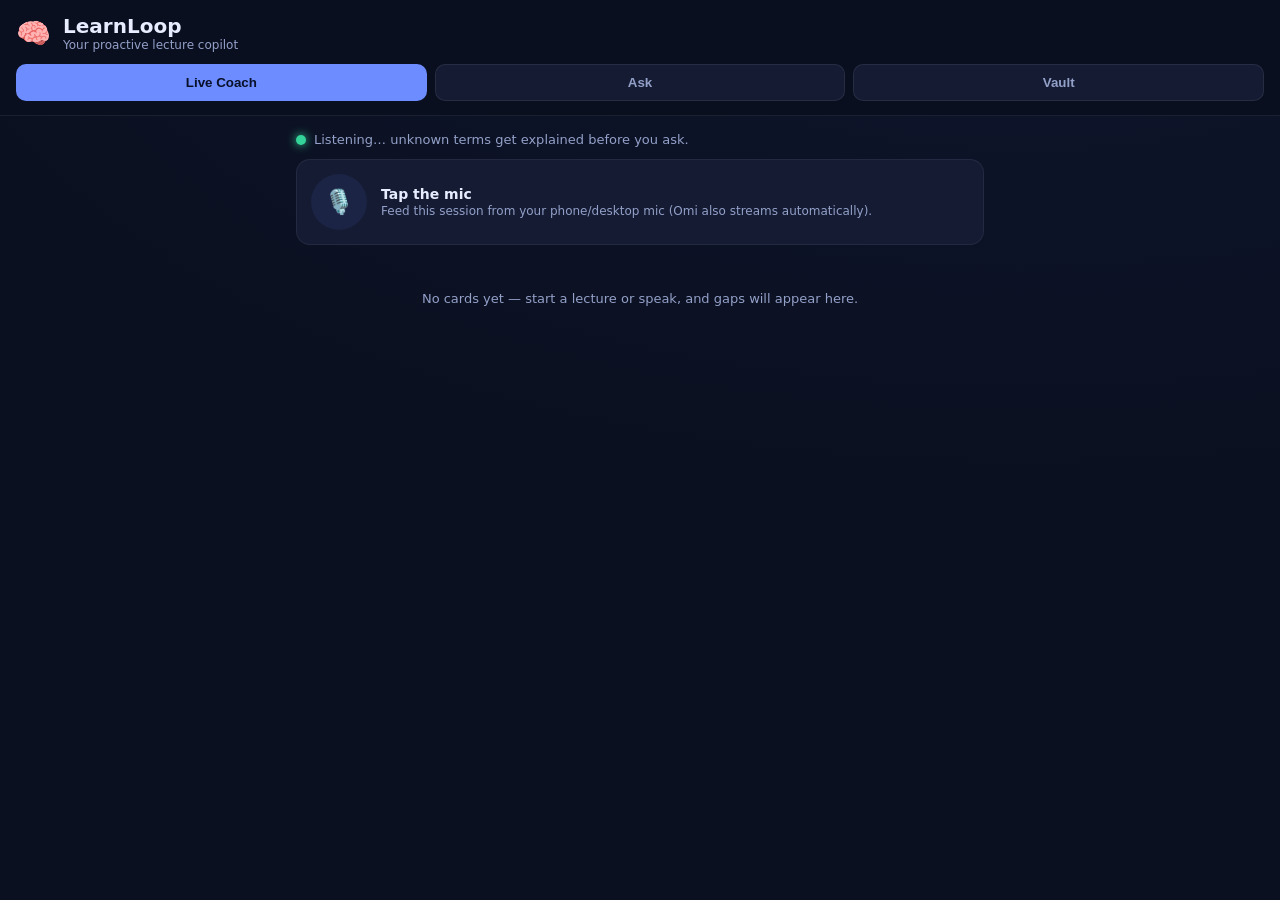
==== pwa/index.html @ a916bc82 "Rebuild as LearnLoop: Lyzr agents, real Qdrant memory, Omi webhooks, PWA" ====
<!DOCTYPE html>
<html lang="en">
<head>
  <meta charset="UTF-8" />
  <meta name="viewport" content="width=device-width, initial-scale=1, viewport-fit=cover" />
  <meta name="theme-color" content="#0b1020" />
  <title>LearnLoop — Voice-first Learning Copilot</title>
  <link rel="manifest" href="manifest.webmanifest" />
  <link rel="icon" href="icon.svg" type="image/svg+xml" />
  <link rel="stylesheet" href="styles.css" />
</head>
<body>
  <header>
    <div class="brand">
      <span class="logo">🧠</span>
      <div>
        <h1>LearnLoop</h1>
        <p>Your proactive lecture copilot</p>
      </div>
    </div>
    <nav class="tabs">
      <button data-tab="coach" class="active">Live Coach</button>
      <button data-tab="ask">Ask</button>
      <button data-tab="vault">Vault</button>
    </nav>
  </header>

  <main>
    <!-- LIVE COACH: proactive cards -->
    <section id="tab-coach" class="tab active">
      <div class="statusbar">
        <span id="coach-dot" class="dot"></span>
        <span id="coach-status">Listening… unknown terms get explained before you ask.</span>
      </div>

      <div class="capture">
        <button id="mic-btn" class="mic" title="Speak your lecture context">🎙️</button>
        <div class="capture-text">
          <strong id="mic-state">Tap the mic</strong>
          <span>Feed this session from your phone/desktop mic (Omi also streams automatically).</span>
        </div>
      </div>

      <div id="cards" class="cards">
        <div class="empty" id="cards-empty">No cards yet — start a lecture or speak, and gaps will appear here.</div>
      </div>
    </section>

    <!-- ASK: reactive multi-agent query -->
    <section id="tab-ask" class="tab">
      <div class="askbox">
        <input id="query" type="text" placeholder="e.g. What is backpropagation?" autocomplete="off" />
        <button id="ask-send">Ask</button>
      </div>
      <details class="logs">
        <summary>🔍 Agent pipeline (observability)</summary>
        <ol id="agent-logs"></ol>
      </details>
      <div id="answer" class="answer hidden"></div>
    </section>

    <!-- VAULT: learned concepts + review -->
    <section id="tab-vault" class="tab">
      <div class="subtabs">
        <button data-vault="known" class="active">Known concepts</button>
        <button data-vault="review">Due for review</button>
      </div>
      <div id="vault-list" class="chips"></div>
    </section>
  </main>

  <div id="toast" class="toast hidden"></div>
  <script src="app.js"></script>
</body>
</html>
---- pwa/styles.css ----
:root {
  --bg: #0b1020;
  --panel: #141b33;
  --panel2: #1b2444;
  --accent: #6c8cff;
  --accent2: #34d399;
  --text: #e7ecff;
  --muted: #93a0c8;
  --warn: #f59e0b;
}
* { box-sizing: border-box; }
html, body { margin: 0; height: 100%; }
body {
  background: radial-gradient(1200px 600px at 80% -10%, #1b2a5e33, transparent),
    var(--bg);
  color: var(--text);
  font-family: system-ui, -apple-system, "Segoe UI", Roboto, sans-serif;
  padding-bottom: env(safe-area-inset-bottom);
}
header {
  position: sticky; top: 0; z-index: 5;
  background: #0b1020dd; backdrop-filter: blur(10px);
  padding: 14px 16px; border-bottom: 1px solid #ffffff12;
  display: flex; flex-direction: column; gap: 12px;
}
.brand { display: flex; align-items: center; gap: 12px; }
.logo { font-size: 28px; }
.brand h1 { font-size: 20px; margin: 0; }
.brand p { margin: 0; color: var(--muted); font-size: 12px; }
.tabs { display: flex; gap: 8px; }
.tabs button {
  flex: 1; padding: 10px; border-radius: 10px; border: 1px solid #ffffff14;
  background: var(--panel); color: var(--muted); font-weight: 600; cursor: pointer;
}
.tabs button.active { background: var(--accent); color: #08102a; border-color: transparent; }
main { padding: 16px; max-width: 720px; margin: 0 auto; }
.tab { display: none; }
.tab.active { display: block; }

.statusbar { display: flex; align-items: center; gap: 8px; color: var(--muted); font-size: 13px; margin-bottom: 12px; }
.dot { width: 10px; height: 10px; border-radius: 50%; background: var(--accent2); box-shadow: 0 0 10px var(--accent2); animation: pulse 1.6s infinite; }
@keyframes pulse { 50% { opacity: 0.35; } }

.capture { display: flex; align-items: center; gap: 14px; background: var(--panel); padding: 14px; border-radius: 14px; margin-bottom: 16px; border: 1px solid #ffffff10; }
.mic { width: 56px; height: 56px; border-radius: 50%; font-size: 24px; border: none; background: var(--panel2); color: var(--text); cursor: pointer; transition: 0.2s; }
.mic.listening { background: #e2564d; box-shadow: 0 0 0 6px #e2564d33; }
.capture-text { display: flex; flex-direction: column; gap: 2px; }
.capture-text strong { font-size: 14px; }
.capture-text span { font-size: 12px; color: var(--muted); }

.cards { display: flex; flex-direction: column; gap: 12px; }
.empty { color: var(--muted); text-align: center; padding: 30px 10px; font-size: 13px; }
.card {
  background: linear-gradient(180deg, var(--panel2), var(--panel));
  border: 1px solid #ffffff14; border-left: 3px solid var(--accent);
  border-radius: 12px; padding: 14px; animation: slide 0.35s ease;
}
@keyframes slide { from { opacity: 0; transform: translateY(10px); } }
.card h3 { margin: 0 0 6px; font-size: 15px; color: var(--accent); }
.card p { margin: 0 0 10px; font-size: 14px; line-height: 1.45; }
.card .why { font-size: 12px; color: var(--muted); font-style: italic; margin-bottom: 10px; }
.card .actions { display: flex; gap: 8px; }
.card .actions button { flex: 1; padding: 8px; border-radius: 8px; border: none; font-weight: 600; cursor: pointer; }
.btn-got { background: var(--accent2); color: #06251a; }
.btn-dismiss { background: #ffffff12; color: var(--muted); }
.tag { display: inline-block; font-size: 10px; letter-spacing: 0.5px; text-transform: uppercase; color: var(--warn); margin-bottom: 6px; }

.askbox { display: flex; gap: 8px; margin-bottom: 12px; }
.askbox input { flex: 1; padding: 12px 14px; border-radius: 10px; border: 1px solid #ffffff16; background: var(--panel); color: var(--text); font-size: 14px; }
.askbox button { padding: 0 18px; border-radius: 10px; border: none; background: var(--accent); color: #08102a; font-weight: 700; cursor: pointer; }
.logs { background: var(--panel); border-radius: 10px; padding: 10px 14px; margin-bottom: 12px; border: 1px solid #ffffff10; }
.logs summary { cursor: pointer; color: var(--muted); font-size: 13px; }
.logs ol { margin: 10px 0 0; padding-left: 18px; font-size: 12.5px; color: var(--muted); }
.answer { background: linear-gradient(180deg, var(--panel2), var(--panel)); border: 1px solid #ffffff14; border-radius: 12px; padding: 16px; font-size: 15px; line-height: 1.55; }
.hidden { display: none; }

.subtabs { display: flex; gap: 8px; margin-bottom: 14px; }
.subtabs button { padding: 8px 14px; border-radius: 8px; background: var(--panel); color: var(--muted); border: 1px solid #ffffff12; cursor: pointer; font-weight: 600; }
.subtabs button.active { background: var(--accent); color: #08102a; border-color: transparent; }
.chips { display: flex; flex-wrap: wrap; gap: 10px; }
.chip { background: var(--panel); border: 1px solid #ffffff14; border-radius: 20px; padding: 8px 6px 8px 14px; display: flex; align-items: center; gap: 8px; font-size: 13px; }
.chip .lvl { font-size: 10px; color: var(--accent2); font-weight: 700; }
.chip .x { cursor: pointer; color: var(--muted); background: #ffffff12; width: 22px; height: 22px; border-radius: 50%; display: grid; place-items: center; font-size: 12px; }

.toast { position: fixed; left: 50%; bottom: 24px; transform: translateX(-50%); background: var(--accent2); color: #06251a; padding: 10px 18px; border-radius: 20px; font-weight: 700; font-size: 13px; z-index: 20; box-shadow: 0 8px 30px #0006; }
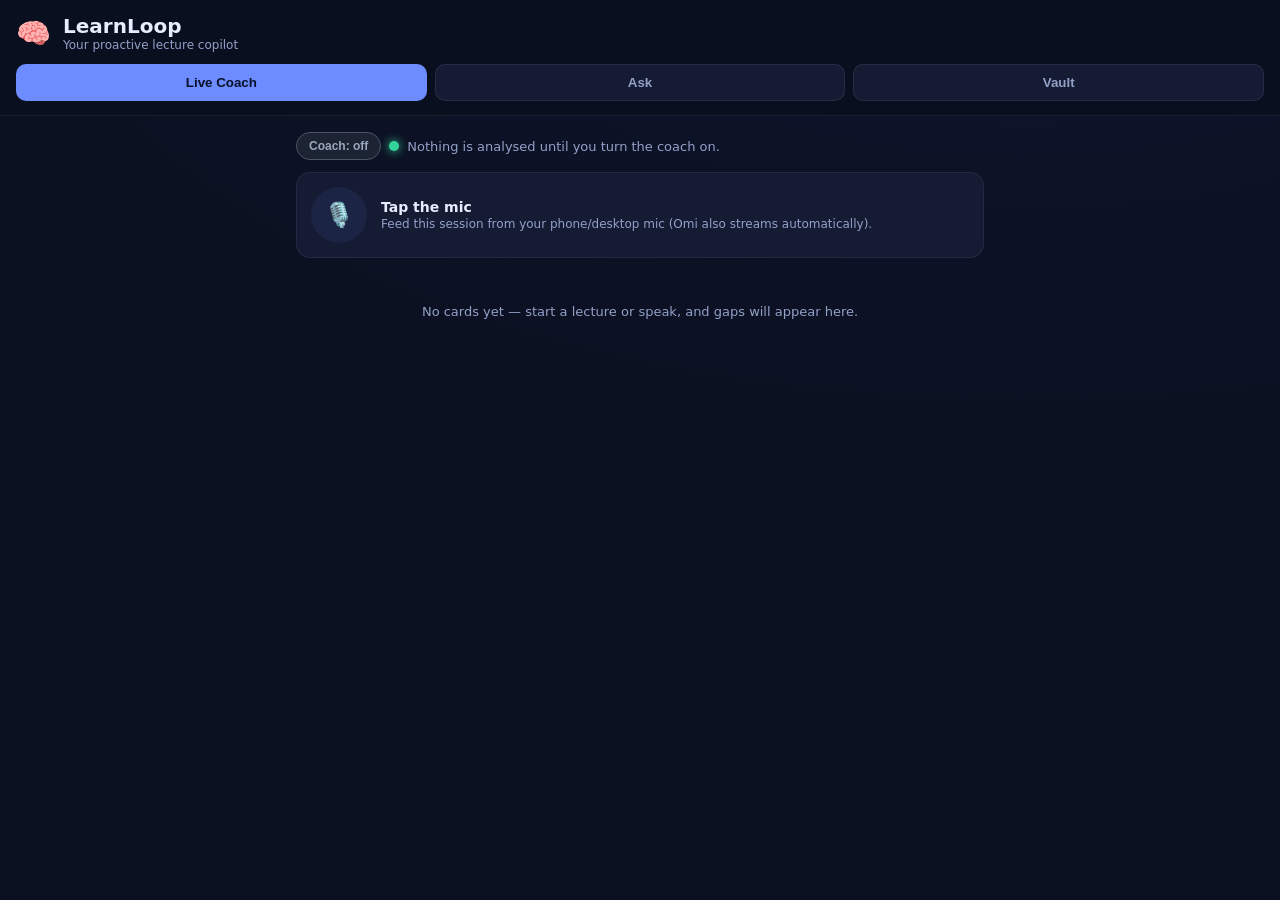
==== commit 03bd41e2: "Give the learner a switch, an escape hatch, and a coach that stays on the page Audio was analysed wh" ====
--- a/pwa/index.html
+++ b/pwa/index.html
@@ -29,8 +29,9 @@
     <!-- LIVE COACH: proactive cards -->
     <section id="tab-coach" class="tab active">
       <div class="statusbar">
+        <button id="coach-toggle" class="toggle off" aria-pressed="false">Coach: off</button>
         <span id="coach-dot" class="dot"></span>
-        <span id="coach-status">Listening… unknown terms get explained before you ask.</span>
+        <span id="coach-status">Nothing is analysed until you turn the coach on.</span>
       </div>
 
       <div class="capture">
@@ -39,6 +40,10 @@
           <strong id="mic-state">Tap the mic</strong>
           <span>Feed this session from your phone/desktop mic (Omi also streams automatically).</span>
         </div>
+      </div>
+      <div id="heard" class="heard hidden">
+        <span class="heard-label">Heard:</span>
+        <span id="heard-text"></span>
       </div>
 
       <div id="cards" class="cards">
--- a/pwa/styles.css
+++ b/pwa/styles.css
@@ -40,6 +40,10 @@
 .statusbar { display: flex; align-items: center; gap: 8px; color: var(--muted); font-size: 13px; margin-bottom: 12px; }
 .dot { width: 10px; height: 10px; border-radius: 50%; background: var(--accent2); box-shadow: 0 0 10px var(--accent2); animation: pulse 1.6s infinite; }
 @keyframes pulse { 50% { opacity: 0.35; } }
+.statusbar.off .dot { background: #4a5568; box-shadow: none; animation: none; }
+.toggle { padding: 6px 12px; border-radius: 999px; border: 1px solid var(--accent2);
+  background: #123a2a; color: var(--accent2); font-weight: 700; font-size: 12px; cursor: pointer; }
+.toggle.off { border-color: #4a5568; background: #1c2333; color: #9aa7bd; }
 
 .capture { display: flex; align-items: center; gap: 14px; background: var(--panel); padding: 14px; border-radius: 14px; margin-bottom: 16px; border: 1px solid #ffffff10; }
 .mic { width: 56px; height: 56px; border-radius: 50%; font-size: 24px; border: none; background: var(--panel2); color: var(--text); cursor: pointer; transition: 0.2s; }
@@ -47,6 +51,9 @@
 .capture-text { display: flex; flex-direction: column; gap: 2px; }
 .capture-text strong { font-size: 14px; }
 .capture-text span { font-size: 12px; color: var(--muted); }
+
+.heard { background: var(--panel); border: 1px dashed #ffffff22; border-radius: 10px; padding: 10px 14px; margin-bottom: 16px; font-size: 13.5px; line-height: 1.5; }
+.heard-label { color: var(--accent2); font-weight: 700; margin-right: 6px; }
 
 .cards { display: flex; flex-direction: column; gap: 12px; }
 .empty { color: var(--muted); text-align: center; padding: 30px 10px; font-size: 13px; }
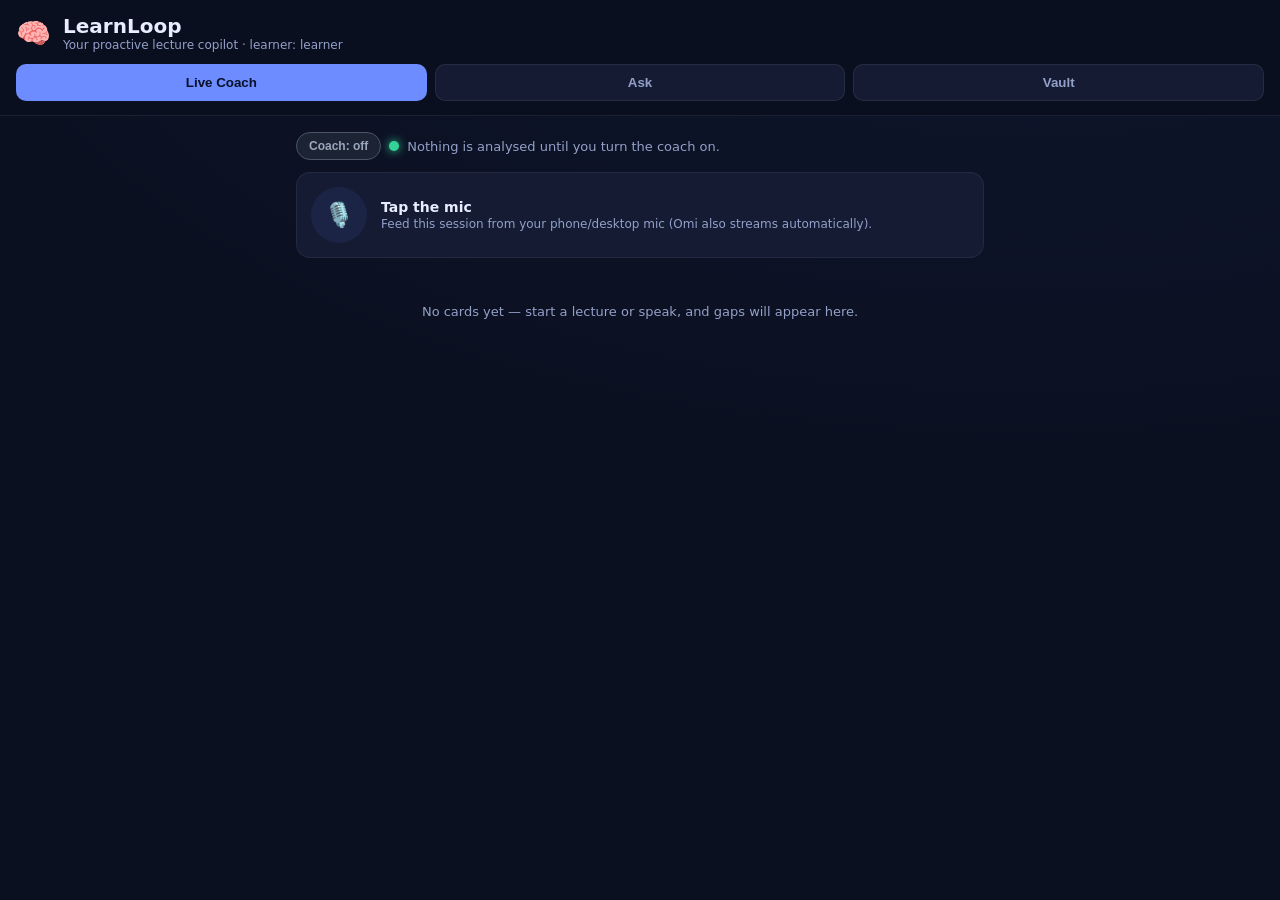
==== commit f00056b7: "Show card traces, review grading and per-learner vaults in the PWA The README now describes only wha" ====
--- a/pwa/index.html
+++ b/pwa/index.html
@@ -15,7 +15,7 @@
       <span class="logo">🧠</span>
       <div>
         <h1>LearnLoop</h1>
-        <p>Your proactive lecture copilot</p>
+        <p>Your proactive lecture copilot · <span id="who"></span></p>
       </div>
     </div>
     <nav class="tabs">
@@ -70,6 +70,10 @@
         <button data-vault="known" class="active">Known concepts</button>
         <button data-vault="review">Due for review</button>
       </div>
+      <div class="askbox" id="known-box">
+        <input id="known-input" type="text" placeholder="I already know… e.g. attention, softmax" autocomplete="off" />
+        <button id="known-add">Add</button>
+      </div>
       <div id="vault-list" class="chips"></div>
     </section>
   </main>
--- a/pwa/styles.css
+++ b/pwa/styles.css
@@ -89,4 +89,14 @@
 .chip .lvl { font-size: 10px; color: var(--accent2); font-weight: 700; }
 .chip .x { cursor: pointer; color: var(--muted); background: #ffffff12; width: 22px; height: 22px; border-radius: 50%; display: grid; place-items: center; font-size: 12px; }
 
+.trace { margin: 0 0 10px; font-size: 12px; color: var(--muted); }
+.trace summary { cursor: pointer; }
+.trace ol { margin: 6px 0 0; padding-left: 18px; line-height: 1.5; }
+
+.review { width: 100%; background: var(--panel); border: 1px solid #ffffff14; border-radius: 12px; padding: 12px 14px; }
+.review h3 { margin: 0 0 6px; font-size: 15px; color: var(--accent); }
+.review p { margin: 0 0 10px; font-size: 13.5px; line-height: 1.45; }
+.review .actions { display: flex; gap: 8px; }
+.review .actions button { flex: 1; padding: 8px; border-radius: 8px; border: none; font-weight: 600; cursor: pointer; }
+
 .toast { position: fixed; left: 50%; bottom: 24px; transform: translateX(-50%); background: var(--accent2); color: #06251a; padding: 10px 18px; border-radius: 20px; font-weight: 700; font-size: 13px; z-index: 20; box-shadow: 0 8px 30px #0006; }
